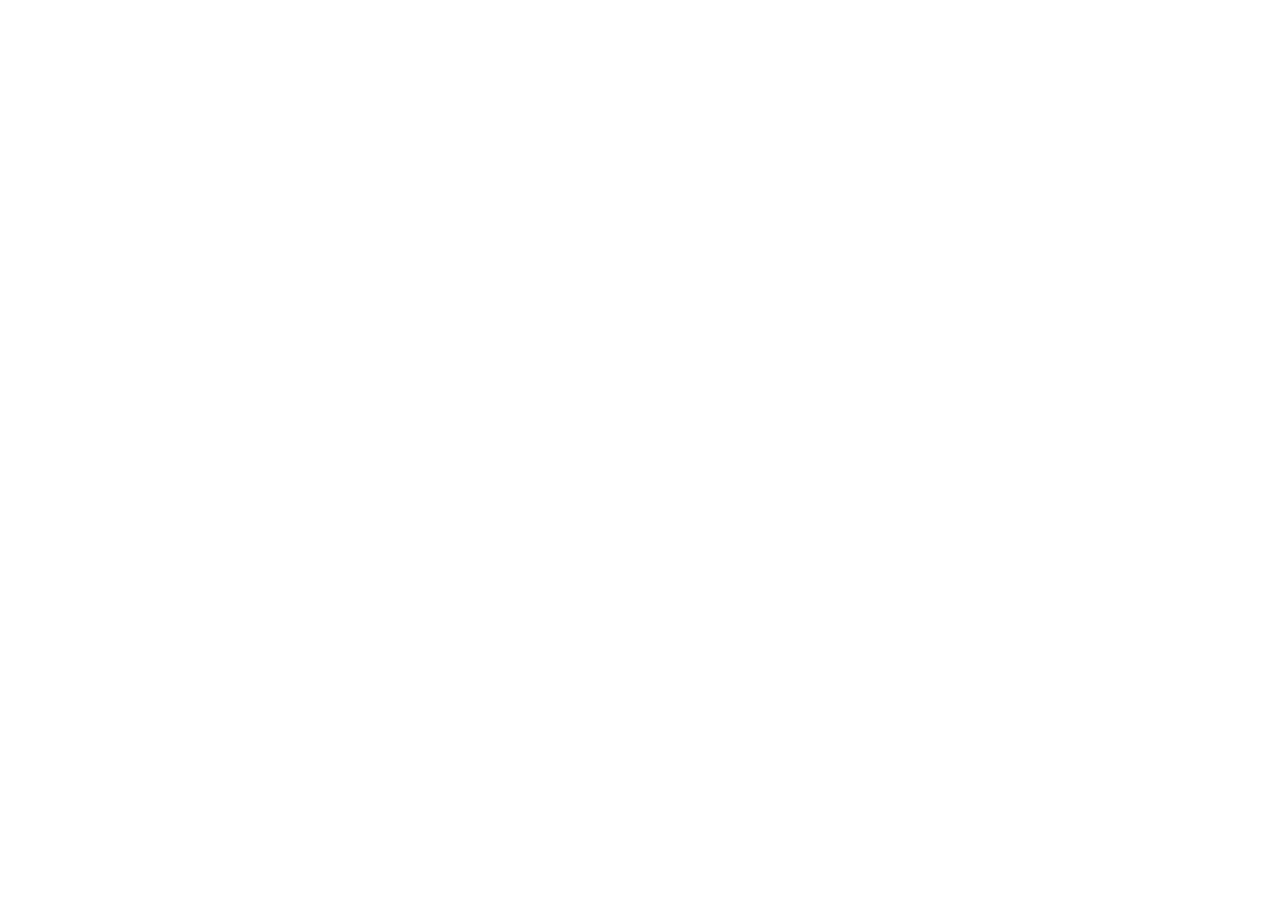
==== HTML/aboutus.html @ 5af64b1c "HTMLs que se van a trabajar" ====
<!DOCTYPE html>
<html lang="en">
<head>
    <meta charset="UTF-8">
    <meta name="viewport" content="width=device-width, initial-scale=1.0">
    <title>Document</title>
</head>
<body>
    
</body>
</html>
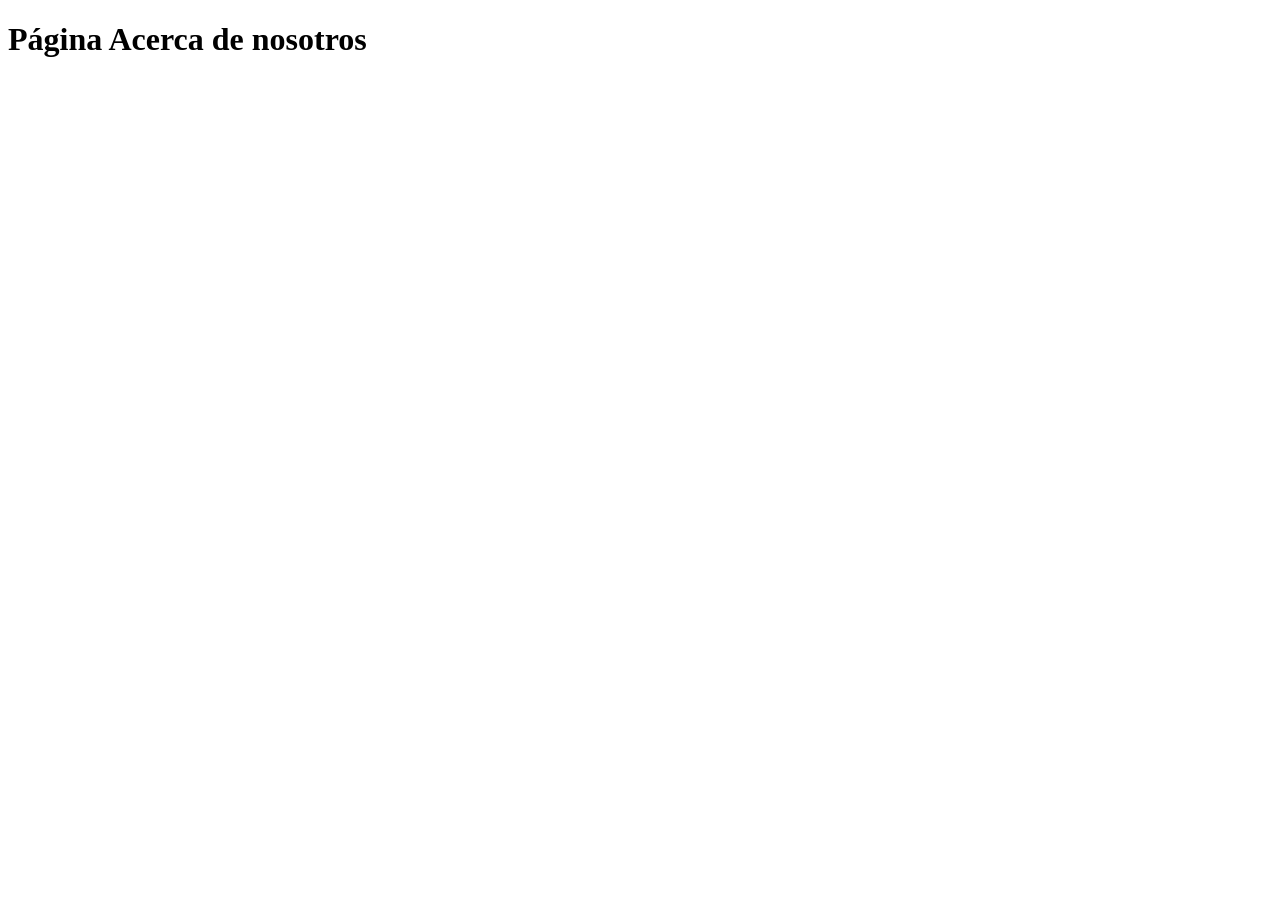
==== commit a609ee05: "feature: se estandariza un estilo css" ====
--- a/HTML/aboutus.html
+++ b/HTML/aboutus.html
@@ -6,6 +6,6 @@
     <title>Document</title>
 </head>
 <body>
-    
+    <h1>Página Acerca de nosotros</h1>
 </body>
 </html>
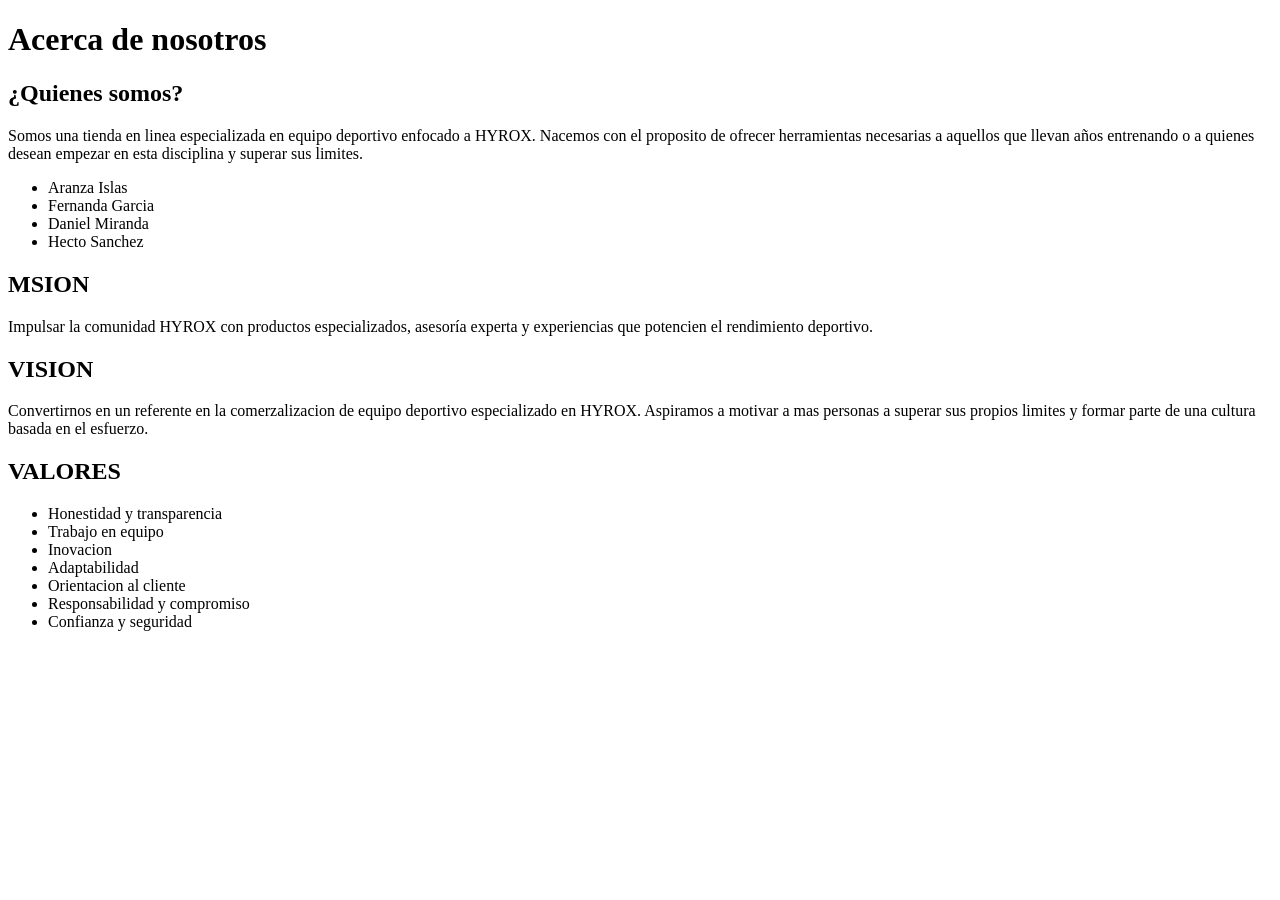
==== commit 2b91fe6a: "feature: se agrega info de aboutus" ====
--- a/HTML/aboutus.html
+++ b/HTML/aboutus.html
@@ -4,8 +4,39 @@
     <meta charset="UTF-8">
     <meta name="viewport" content="width=device-width, initial-scale=1.0">
     <title>Document</title>
+    <link rel="stylesheet" href="style.css">
 </head>
 <body>
-    <h1>Página Acerca de nosotros</h1>
+    <h1>Acerca de nosotros</h1>
+
+    <h2>¿Quienes somos?</h2>
+    <p>Somos una tienda en linea especializada en equipo deportivo enfocado a HYROX. Nacemos con el proposito
+de ofrecer herramientas necesarias a aquellos que llevan años entrenando o a quienes desean empezar en 
+esta disciplina y superar sus limites.
+</p>
+<ul>
+    <li>Aranza Islas</li>
+    <li>Fernanda Garcia</li>
+    <li>Daniel Miranda</li>
+    <li>Hecto Sanchez</li>
+</ul>
+
+<h2>MSION</h2>
+<p>Impulsar la comunidad HYROX con productos especializados, asesoría experta y experiencias que potencien el rendimiento deportivo.</p>
+
+<h2>VISION</h2>
+<P>Convertirnos en un referente en la comerzalizacion de equipo deportivo especializado en HYROX. Aspiramos a motivar a mas personas a superar sus propios limites y formar parte de una cultura basada en el esfuerzo. </P>
+
+<h2>VALORES</h2>
+<ul>
+    <li>Honestidad y transparencia</li>
+    <li>Trabajo en equipo</li>
+    <li>Inovacion</li>
+    <li>Adaptabilidad</li>
+    <li>Orientacion al cliente</li>
+    <li>Responsabilidad y compromiso</li>
+    <li>Confianza y seguridad</li>
+</ul>
+
 </body>
 </html>
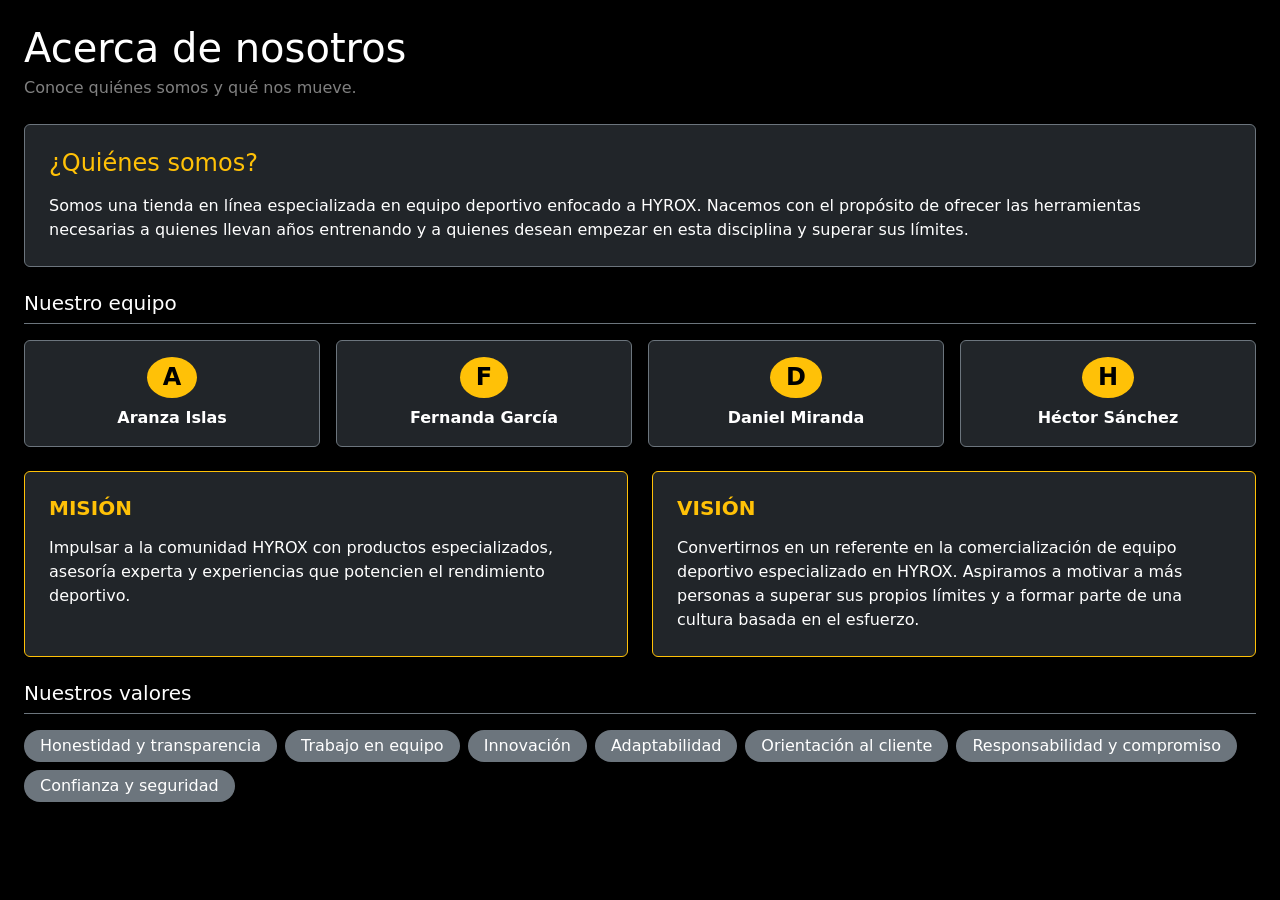
==== commit d14112ca: "feature: se agregaron formatos a las secciones de noticias y about us" ====
--- a/HTML/aboutus.html
+++ b/HTML/aboutus.html
@@ -1,42 +1,102 @@
 <!DOCTYPE html>
-<html lang="en">
+<html lang="es">
 <head>
-    <meta charset="UTF-8">
-    <meta name="viewport" content="width=device-width, initial-scale=1.0">
-    <title>Document</title>
-    <link rel="stylesheet" href="style.css">
+  <meta charset="UTF-8">
+  <meta name="viewport" content="width=device-width, initial-scale=1.0">
+  <title>Acerca de nosotros | JaguarX</title>
+  <link href="https://cdn.jsdelivr.net/npm/bootstrap@5.3.3/dist/css/bootstrap.min.css" rel="stylesheet">
+  <link rel="stylesheet" href="../style.css">
 </head>
-<body>
-    <h1>Acerca de nosotros</h1>
 
-    <h2>¿Quienes somos?</h2>
-    <p>Somos una tienda en linea especializada en equipo deportivo enfocado a HYROX. Nacemos con el proposito
-de ofrecer herramientas necesarias a aquellos que llevan años entrenando o a quienes desean empezar en 
-esta disciplina y superar sus limites.
-</p>
-<ul>
-    <li>Aranza Islas</li>
-    <li>Fernanda Garcia</li>
-    <li>Daniel Miranda</li>
-    <li>Hecto Sanchez</li>
-</ul>
+<!-- d-block anula el grid que style.css aplica al body -->
+<body class="d-block p-4">
 
-<h2>MSION</h2>
-<p>Impulsar la comunidad HYROX con productos especializados, asesoría experta y experiencias que potencien el rendimiento deportivo.</p>
+  <h1 class="mb-1">Acerca de nosotros</h1>
+  <p class="text-white-50 mb-4">Conoce quiénes somos y qué nos mueve.</p>
 
-<h2>VISION</h2>
-<P>Convertirnos en un referente en la comerzalizacion de equipo deportivo especializado en HYROX. Aspiramos a motivar a mas personas a superar sus propios limites y formar parte de una cultura basada en el esfuerzo. </P>
+  <!-- ===== ¿Quiénes somos? ===== -->
+  <section class="card text-bg-dark border-secondary mb-4" aria-labelledby="quienes">
+    <div class="card-body p-4">
+      <h2 id="quienes" class="h4 text-warning mb-3">¿Quiénes somos?</h2>
+      <p class="card-text mb-0">
+        Somos una tienda en línea especializada en equipo deportivo enfocado a HYROX. Nacemos con el
+        propósito de ofrecer las herramientas necesarias a quienes llevan años entrenando y a quienes
+        desean empezar en esta disciplina y superar sus límites.
+      </p>
+    </div>
+  </section>
 
-<h2>VALORES</h2>
-<ul>
-    <li>Honestidad y transparencia</li>
-    <li>Trabajo en equipo</li>
-    <li>Inovacion</li>
-    <li>Adaptabilidad</li>
-    <li>Orientacion al cliente</li>
-    <li>Responsabilidad y compromiso</li>
-    <li>Confianza y seguridad</li>
-</ul>
+  <!-- ===== Equipo ===== -->
+  <section class="mb-4" aria-labelledby="equipo">
+    <h2 id="equipo" class="h5 border-bottom border-secondary pb-2 mb-3">Nuestro equipo</h2>
+    <ul class="list-unstyled row row-cols-2 row-cols-md-4 g-3 mb-0">
+      <li class="col">
+        <div class="card h-100 text-bg-dark border-secondary text-center p-3">
+          <span class="badge rounded-circle text-bg-warning fs-4 align-self-center mb-2" aria-hidden="true">A</span>
+          <p class="fw-semibold mb-0">Aranza Islas</p>
+        </div>
+      </li>
+      <li class="col">
+        <div class="card h-100 text-bg-dark border-secondary text-center p-3">
+          <span class="badge rounded-circle text-bg-warning fs-4 align-self-center mb-2" aria-hidden="true">F</span>
+          <p class="fw-semibold mb-0">Fernanda García</p>
+        </div>
+      </li>
+      <li class="col">
+        <div class="card h-100 text-bg-dark border-secondary text-center p-3">
+          <span class="badge rounded-circle text-bg-warning fs-4 align-self-center mb-2" aria-hidden="true">D</span>
+          <p class="fw-semibold mb-0">Daniel Miranda</p>
+        </div>
+      </li>
+      <li class="col">
+        <div class="card h-100 text-bg-dark border-secondary text-center p-3">
+          <span class="badge rounded-circle text-bg-warning fs-4 align-self-center mb-2" aria-hidden="true">H</span>
+          <p class="fw-semibold mb-0">Héctor Sánchez</p>
+        </div>
+      </li>
+    </ul>
+  </section>
+
+  <!-- ===== Misión y visión ===== -->
+  <div class="row row-cols-1 row-cols-md-2 g-4 mb-4">
+    <div class="col">
+      <section class="card h-100 text-bg-dark border-warning" aria-labelledby="mision">
+        <div class="card-body p-4">
+          <h2 id="mision" class="h5 text-uppercase text-warning fw-bold mb-3">Misión</h2>
+          <p class="card-text mb-0">
+            Impulsar a la comunidad HYROX con productos especializados, asesoría experta y experiencias
+            que potencien el rendimiento deportivo.
+          </p>
+        </div>
+      </section>
+    </div>
+    <div class="col">
+      <section class="card h-100 text-bg-dark border-warning" aria-labelledby="vision">
+        <div class="card-body p-4">
+          <h2 id="vision" class="h5 text-uppercase text-warning fw-bold mb-3">Visión</h2>
+          <p class="card-text mb-0">
+            Convertirnos en un referente en la comercialización de equipo deportivo especializado en HYROX.
+            Aspiramos a motivar a más personas a superar sus propios límites y a formar parte de una
+            cultura basada en el esfuerzo.
+          </p>
+        </div>
+      </section>
+    </div>
+  </div>
+
+  <!-- ===== Valores ===== -->
+  <section aria-labelledby="valores">
+    <h2 id="valores" class="h5 border-bottom border-secondary pb-2 mb-3">Nuestros valores</h2>
+    <ul class="list-unstyled d-flex flex-wrap gap-2 mb-0">
+      <li class="badge rounded-pill text-bg-secondary fs-6 fw-normal px-3 py-2">Honestidad y transparencia</li>
+      <li class="badge rounded-pill text-bg-secondary fs-6 fw-normal px-3 py-2">Trabajo en equipo</li>
+      <li class="badge rounded-pill text-bg-secondary fs-6 fw-normal px-3 py-2">Innovación</li>
+      <li class="badge rounded-pill text-bg-secondary fs-6 fw-normal px-3 py-2">Adaptabilidad</li>
+      <li class="badge rounded-pill text-bg-secondary fs-6 fw-normal px-3 py-2">Orientación al cliente</li>
+      <li class="badge rounded-pill text-bg-secondary fs-6 fw-normal px-3 py-2">Responsabilidad y compromiso</li>
+      <li class="badge rounded-pill text-bg-secondary fs-6 fw-normal px-3 py-2">Confianza y seguridad</li>
+    </ul>
+  </section>
 
 </body>
 </html>
--- a/style.css
+++ b/style.css
@@ -0,0 +1,195 @@
+/* ---------- Paleta ---------- */
+:root {
+    --naranja: #fd6102;
+    --naranja-oscuro: #d95200;
+    --rosa-neon: #820a75;
+    --blanco: #ffffff;
+    --negro: #000000;
+    --gris-oscuro: #1a1a1a;
+    --gris-medio: #2b2b2b;
+    --gris-claro: #f2f2f2;
+  
+    --ancho-nav: 200px;
+    --alto-header: 64px;
+  }
+  
+  * {
+    box-sizing: border-box;
+    margin: 0;
+    padding: 0;
+  }
+  
+  html, body {
+    height: 100%;
+  }
+  
+  body {
+    font-family: system-ui, -apple-system, sans-serif;
+    background: var(--negro);
+    color: var(--blanco);
+    display: grid;
+    grid-template-columns: var(--ancho-nav) 1fr;   /* nav | contenido */
+    grid-template-rows: var(--alto-header) 1fr auto auto;
+    grid-template-areas:
+      "header header"
+      "nav    main"
+      "banda  banda"
+      "footer footer";
+    min-height: 100vh;
+  }
+
+  .head1{
+    display: flex;
+    justify-content: center;
+    align-items: center;    
+  }
+
+  /* Imagen del header: fila 1, columna 2 (el cuadrado rojo) */
+.banner-header {
+    grid-column: 2;
+    grid-row: 1;
+    justify-self: center;  
+    align-self: center;    
+    max-width: 100;     
+    height: 48px;           
+    object-fit: cover;    
+  }
+  
+  /* ---------- Header ---------- */
+  header {
+    grid-area: header;
+    background: var(--negro);
+    display: flex;
+    align-items: center;
+    justify-content: space-between;
+    padding: 0 20px;
+    border-bottom: 3px solid var(--naranja);
+  }
+  
+  .logo {
+    font-size: 1.3rem;
+    font-weight: 800;
+    letter-spacing: 2px;
+    text-transform: uppercase;
+    color: var(--blanco);
+    text-decoration: none;
+  }
+  
+  .btn-icono {
+    width: 40px;
+    height: 40px;
+    display: grid;
+    place-items: center;
+    border: none;
+    border-radius: 6px;
+    background: var(--naranja);
+    color: var(--blanco);
+    font-size: 1.3rem;
+    cursor: pointer;
+    transition: background 0.2s;
+  }
+  
+  .btn-icono:hover {
+    background: var(--naranja-oscuro);
+  }
+  
+  /* Variante sin fondo (ej. carrito) */
+  .btn-icono.transparente {
+    background: transparent;
+  }
+  
+  .btn-icono.transparente:hover {
+    color: var(--naranja);
+  }
+  
+  /* ---------- Barra de navegación ---------- */
+  nav {
+    grid-area: nav;
+    background: var(--negro);
+    padding: 20px 12px;
+    overflow-y: auto;
+  }
+  
+  nav h2 {
+    font-size: 0.9rem;
+    font-weight: 800;
+    letter-spacing: 1px;
+    text-transform: uppercase;
+    padding: 0 4px 12px;
+    margin-bottom: 12px;
+    border-bottom: 1px solid var(--gris-medio);
+  }
+  
+  nav ul {
+    list-style: none;
+    display: flex;
+    flex-direction: column;
+    gap: 8px;
+  }
+  
+  nav a {
+    display: block;
+    padding: 12px 14px;
+    border-radius: 6px;
+    background: var(--gris-medio);
+    color: var(--blanco);
+    text-decoration: none;
+    font-size: 0.9rem;
+    font-weight: 600;
+    transition: background 0.2s, transform 0.2s;
+  }
+  
+  nav a:hover {
+    background: var(--rosa-neon);
+    transform: translateX(4px);
+  }
+
+  nav a:focus {
+    background: var(--naranja);
+  }
+  
+  /* ---------- Contenido embebido ---------- */
+  main {
+    grid-area: main;
+    padding: 16px;
+  }
+  
+  main iframe {
+    display: block;
+    width: 100%;
+    height: 100%;
+    min-height: 450px;
+  }
+  
+  /* ---------- Footer ---------- */
+  footer {
+    grid-area: footer;
+    background: var(--negro);
+    padding: 24px 20px;
+    font-size: 0.9rem;
+  }
+  
+  footer h4 {
+    font-size: 1rem;
+    font-weight: 800;
+    text-transform: uppercase;
+    margin-bottom: 8px;
+  }
+  
+  footer ul {
+    list-style: none;
+    display: flex;
+    flex-wrap: wrap;
+    gap: 4px 16px;
+  }
+  
+  footer a {
+    color: var(--blanco);
+    text-decoration: none;
+    opacity: 0.8;
+  }
+  
+  footer a:hover {
+    color: var(--naranja);
+    opacity: 1;
+  }
